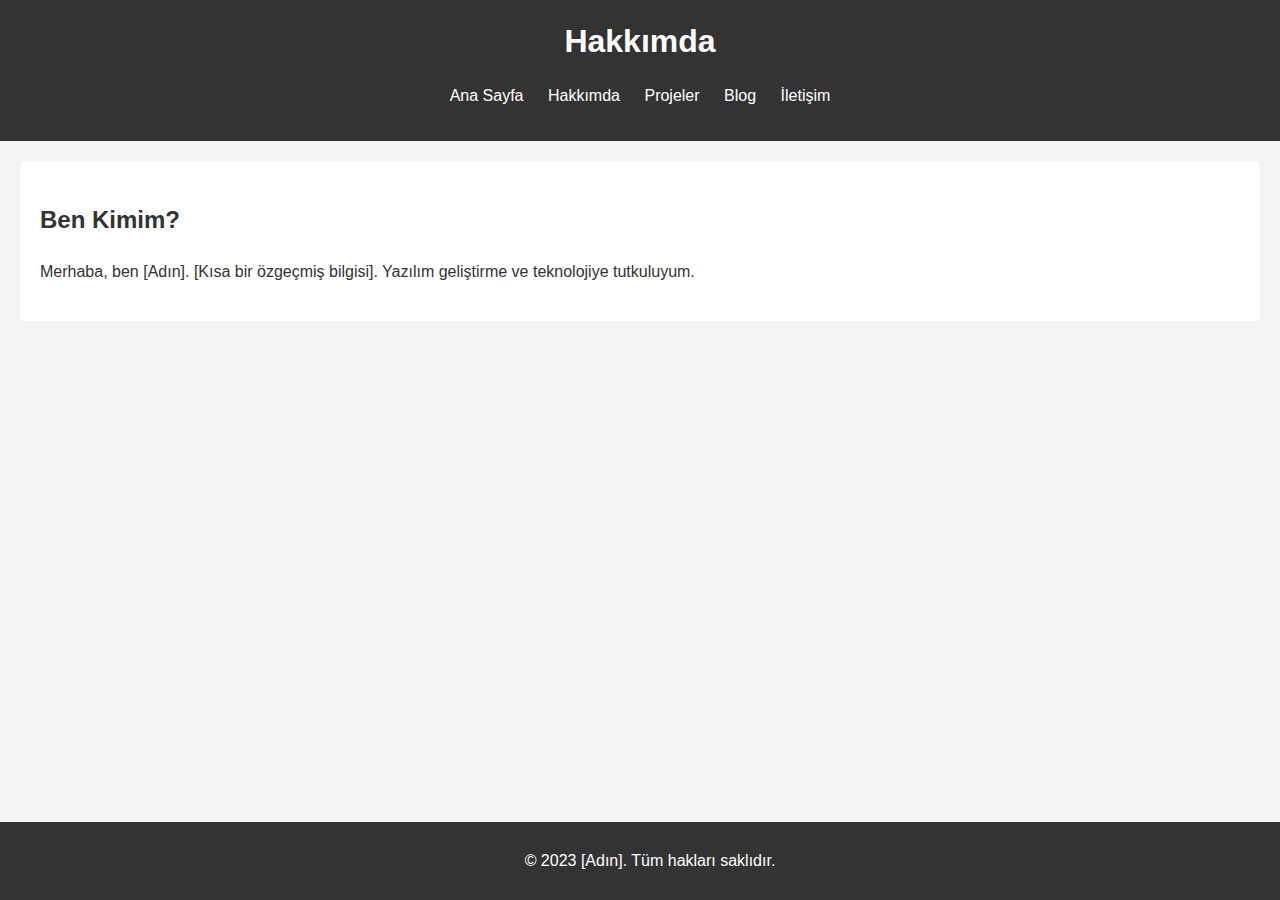
==== about.html @ 4fca2917 "İlk commit" ====
<!DOCTYPE html>
<html lang="tr">
<head>
    <meta charset="UTF-8">
    <meta name="viewport" content="width=device-width, initial-scale=1.0">
    <title>Hakkımda</title>
    <link rel="stylesheet" href="styles/style.css">
</head>
<body>
    <header>
        <h1>Hakkımda</h1>
        <nav>
            <ul>
                <li><a href="index.html">Ana Sayfa</a></li>
                <li><a href="about.html">Hakkımda</a></li>
                <li><a href="projects.html">Projeler</a></li>
                <li><a href="blog.html">Blog</a></li>
                <li><a href="contact.html">İletişim</a></li>
            </ul>
        </nav>
    </header>

    <section>
        <h2>Ben Kimim?</h2>
        <p>Merhaba, ben [Adın]. [Kısa bir özgeçmiş bilgisi]. Yazılım geliştirme ve teknolojiye tutkuluyum.</p>
    </section>

    <footer>
        <p>&copy; 2023 [Adın]. Tüm hakları saklıdır.</p>
    </footer>
</body>
</html>
---- styles/style.css ----
/* Genel Stil */
body {
    font-family: Arial, sans-serif;
    line-height: 1.6;
    margin: 0;
    padding: 0;
    background-color: #f4f4f4;
    color: #333;
}

header {
    background: #333;
    color: #fff;
    padding: 1rem 0;
    text-align: center;
}

header h1 {
    margin: 0;
}

nav ul {
    list-style: none;
    padding: 0;
}

nav ul li {
    display: inline;
    margin: 0 10px;
}

nav ul li a {
    color: #fff;
    text-decoration: none;
}

section {
    padding: 20px;
    margin: 20px;
    background: #fff;
    border-radius: 5px;
}

footer {
    text-align: center;
    padding: 10px;
    background: #333;
    color: #fff;
    position: fixed;
    bottom: 0;
    width: 100%;
}
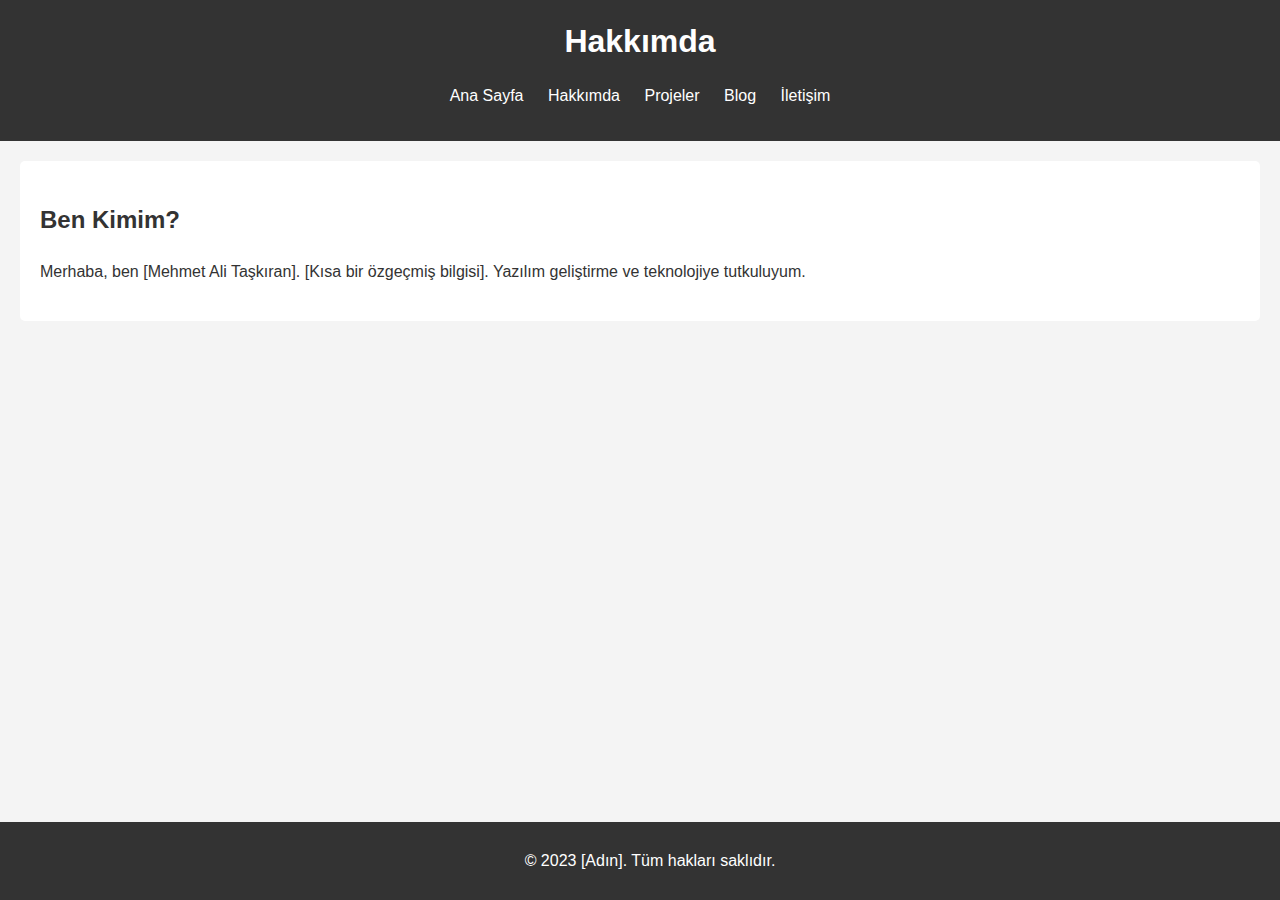
==== commit 0b458e96: "Ana sayfa güncellendi" ====
--- a/about.html
+++ b/about.html
@@ -22,7 +22,7 @@
 
     <section>
         <h2>Ben Kimim?</h2>
-        <p>Merhaba, ben [Adın]. [Kısa bir özgeçmiş bilgisi]. Yazılım geliştirme ve teknolojiye tutkuluyum.</p>
+        <p>Merhaba, ben [Mehmet Ali Taşkıran]. [Kısa bir özgeçmiş bilgisi]. Yazılım geliştirme ve teknolojiye tutkuluyum.</p>
     </section>
 
     <footer>
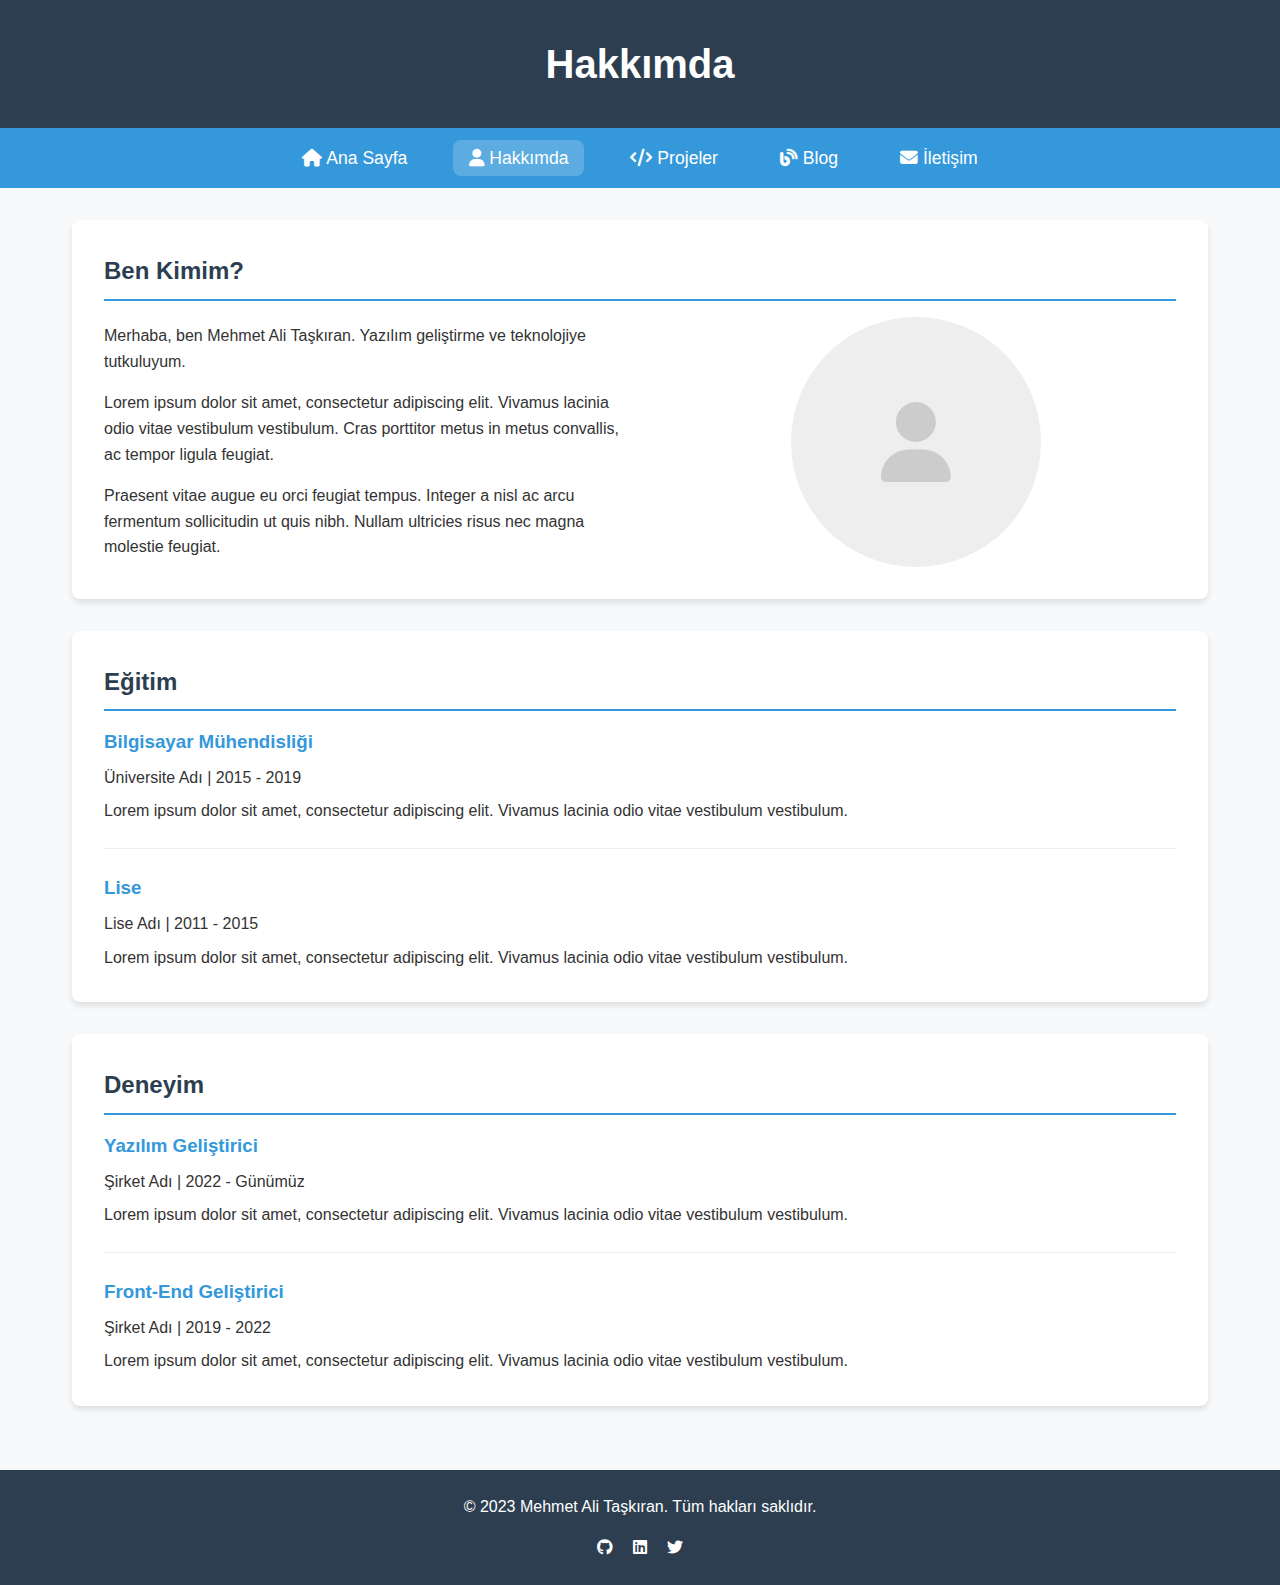
==== commit 5df2f622: "yeni, düzen" ====
--- a/about.html
+++ b/about.html
@@ -3,30 +3,78 @@
 <head>
     <meta charset="UTF-8">
     <meta name="viewport" content="width=device-width, initial-scale=1.0">
-    <title>Hakkımda</title>
+    <title>Mehmet Ali Taşkıran - Hakkımda</title>
     <link rel="stylesheet" href="styles/style.css">
+    <link rel="stylesheet" href="https://cdnjs.cloudflare.com/ajax/libs/font-awesome/6.4.0/css/all.min.css">
 </head>
 <body>
     <header>
         <h1>Hakkımda</h1>
-        <nav>
-            <ul>
-                <li><a href="index.html">Ana Sayfa</a></li>
-                <li><a href="about.html">Hakkımda</a></li>
-                <li><a href="projects.html">Projeler</a></li>
-                <li><a href="blog.html">Blog</a></li>
-                <li><a href="contact.html">İletişim</a></li>
-            </ul>
-        </nav>
     </header>
+    
+    <nav>
+        <ul>
+            <li><a href="index.html"><i class="fas fa-home"></i> Ana Sayfa</a></li>
+            <li><a href="about.html" class="active"><i class="fas fa-user"></i> Hakkımda</a></li>
+            <li><a href="projects.html"><i class="fas fa-code"></i> Projeler</a></li>
+            <li><a href="blog.html"><i class="fas fa-blog"></i> Blog</a></li>
+            <li><a href="contact.html"><i class="fas fa-envelope"></i> İletişim</a></li>
+        </ul>
+    </nav>
 
-    <section>
-        <h2>Ben Kimim?</h2>
-        <p>Merhaba, ben [Mehmet Ali Taşkıran]. [Kısa bir özgeçmiş bilgisi]. Yazılım geliştirme ve teknolojiye tutkuluyum.</p>
-    </section>
+    <main>
+        <section>
+            <h2>Ben Kimim?</h2>
+            <div style="display: flex; flex-wrap: wrap; gap: 2rem; align-items: center;">
+                <div style="flex: 1; min-width: 300px;">
+                    <p style="margin-bottom: 1rem;">Merhaba, ben Mehmet Ali Taşkıran. Yazılım geliştirme ve teknolojiye tutkuluyum.</p>
+                    <p style="margin-bottom: 1rem;">Lorem ipsum dolor sit amet, consectetur adipiscing elit. Vivamus lacinia odio vitae vestibulum vestibulum. Cras porttitor metus in metus convallis, ac tempor ligula feugiat.</p>
+                    <p>Praesent vitae augue eu orci feugiat tempus. Integer a nisl ac arcu fermentum sollicitudin ut quis nibh. Nullam ultricies risus nec magna molestie feugiat.</p>
+                </div>
+                <div style="flex: 1; min-width: 300px; display: flex; justify-content: center;">
+                    <div style="width: 250px; height: 250px; border-radius: 50%; background-color: #eee; display: flex; justify-content: center; align-items: center;">
+                        <i class="fas fa-user" style="font-size: 5rem; color: #ccc;"></i>
+                    </div>
+                </div>
+            </div>
+        </section>
+
+        <section>
+            <h2>Eğitim</h2>
+            <div style="margin-bottom: 1.5rem; padding-bottom: 1.5rem; border-bottom: 1px solid #eee;">
+                <h3 style="color: var(--primary-color); margin-bottom: 0.5rem;">Bilgisayar Mühendisliği</h3>
+                <p style="font-weight: 500;">Üniversite Adı | 2015 - 2019</p>
+                <p style="margin-top: 0.5rem;">Lorem ipsum dolor sit amet, consectetur adipiscing elit. Vivamus lacinia odio vitae vestibulum vestibulum.</p>
+            </div>
+            <div>
+                <h3 style="color: var(--primary-color); margin-bottom: 0.5rem;">Lise</h3>
+                <p style="font-weight: 500;">Lise Adı | 2011 - 2015</p>
+                <p style="margin-top: 0.5rem;">Lorem ipsum dolor sit amet, consectetur adipiscing elit. Vivamus lacinia odio vitae vestibulum vestibulum.</p>
+            </div>
+        </section>
+
+        <section>
+            <h2>Deneyim</h2>
+            <div style="margin-bottom: 1.5rem; padding-bottom: 1.5rem; border-bottom: 1px solid #eee;">
+                <h3 style="color: var(--primary-color); margin-bottom: 0.5rem;">Yazılım Geliştirici</h3>
+                <p style="font-weight: 500;">Şirket Adı | 2022 - Günümüz</p>
+                <p style="margin-top: 0.5rem;">Lorem ipsum dolor sit amet, consectetur adipiscing elit. Vivamus lacinia odio vitae vestibulum vestibulum.</p>
+            </div>
+            <div>
+                <h3 style="color: var(--primary-color); margin-bottom: 0.5rem;">Front-End Geliştirici</h3>
+                <p style="font-weight: 500;">Şirket Adı | 2019 - 2022</p>
+                <p style="margin-top: 0.5rem;">Lorem ipsum dolor sit amet, consectetur adipiscing elit. Vivamus lacinia odio vitae vestibulum vestibulum.</p>
+            </div>
+        </section>
+    </main>
 
     <footer>
-        <p>&copy; 2023 [Adın]. Tüm hakları saklıdır.</p>
+        <p>&copy; 2023 Mehmet Ali Taşkıran. Tüm hakları saklıdır.</p>
+        <div style="margin-top: 1rem;">
+            <a href="#" style="color: white; margin: 0 0.5rem;"><i class="fab fa-github"></i></a>
+            <a href="#" style="color: white; margin: 0 0.5rem;"><i class="fab fa-linkedin"></i></a>
+            <a href="#" style="color: white; margin: 0 0.5rem;"><i class="fab fa-twitter"></i></a>
+        </div>
     </footer>
 </body>
 </html>--- a/styles/style.css
+++ b/styles/style.css
@@ -1,52 +1,257 @@
-/* Genel Stil */
-body {
-    font-family: Arial, sans-serif;
-    line-height: 1.6;
+/* Modern Style Sheet */
+:root {
+    --primary-color: #3498db;
+    --secondary-color: #2c3e50;
+    --accent-color: #e74c3c;
+    --light-bg: #f8f9fa;
+    --dark-text: #333333;
+    --light-text: #ffffff;
+    --border-radius: 8px;
+    --box-shadow: 0 4px 6px rgba(0, 0, 0, 0.1);
+    --transition: all 0.3s ease;
+  }
+  
+  * {
     margin: 0;
     padding: 0;
-    background-color: #f4f4f4;
-    color: #333;
-}
-
-header {
-    background: #333;
-    color: #fff;
+    box-sizing: border-box;
+  }
+  
+  body {
+    font-family: 'Segoe UI', Tahoma, Geneva, Verdana, sans-serif;
+    line-height: 1.6;
+    background-color: var(--light-bg);
+    color: var(--dark-text);
+    display: flex;
+    flex-direction: column;
+    min-height: 100vh;
+  }
+  
+  header {
+    background: var(--secondary-color);
+    color: var(--light-text);
+    padding: 2rem 0;
+    text-align: center;
+    box-shadow: var(--box-shadow);
+  }
+  
+  header h1 {
+    margin: 0;
+    font-size: 2.5rem;
+    font-weight: 600;
+  }
+  
+  nav {
     padding: 1rem 0;
+    background-color: var(--primary-color);
+  }
+  
+  nav ul {
+    list-style: none;
+    display: flex;
+    justify-content: center;
+    flex-wrap: wrap;
+  }
+  
+  nav ul li {
+    margin: 0 15px;
+  }
+  
+  nav ul li a {
+    color: var(--light-text);
+    text-decoration: none;
+    font-weight: 500;
+    font-size: 1.1rem;
+    padding: 0.5rem 1rem;
+    border-radius: var(--border-radius);
+    transition: var(--transition);
+  }
+  
+  nav ul li a:hover {
+    background-color: rgba(255, 255, 255, 0.2);
+    transform: translateY(-2px);
+  }
+  
+  .active {
+    background-color: rgba(255, 255, 255, 0.2);
+  }
+  
+  main {
+    flex: 1;
+    padding: 2rem;
+    max-width: 1200px;
+    margin: 0 auto;
+    width: 100%;
+  }
+  
+  section {
+    background: white;
+    border-radius: var(--border-radius);
+    padding: 2rem;
+    margin-bottom: 2rem;
+    box-shadow: var(--box-shadow);
+    transition: var(--transition);
+  }
+  
+  section:hover {
+    transform: translateY(-5px);
+    box-shadow: 0 6px 12px rgba(0, 0, 0, 0.1);
+  }
+  
+  h2 {
+    color: var(--secondary-color);
+    margin-bottom: 1rem;
+    padding-bottom: 0.5rem;
+    border-bottom: 2px solid var(--primary-color);
+  }
+  
+  a {
+    color: var(--primary-color);
+    text-decoration: none;
+    transition: var(--transition);
+  }
+  
+  a:hover {
+    color: var(--accent-color);
+  }
+  
+  /* Form styles */
+  form {
+    display: flex;
+    flex-direction: column;
+    max-width: 600px;
+  }
+  
+  label {
+    margin-top: 1rem;
+    margin-bottom: 0.5rem;
+    font-weight: 500;
+  }
+  
+  input, textarea {
+    padding: 0.8rem;
+    margin-bottom: 1.5rem;
+    border: 1px solid #ddd;
+    border-radius: var(--border-radius);
+    font-family: inherit;
+    transition: var(--transition);
+  }
+  
+  input:focus, textarea:focus {
+    outline: none;
+    border-color: var(--primary-color);
+    box-shadow: 0 0 0 2px rgba(52, 152, 219, 0.2);
+  }
+  
+  button {
+    background-color: var(--primary-color);
+    color: white;
+    border: none;
+    padding: 0.8rem 1.5rem;
+    border-radius: var(--border-radius);
+    cursor: pointer;
+    font-weight: 600;
+    font-size: 1rem;
+    transition: var(--transition);
+    align-self: flex-start;
+  }
+  
+  button:hover {
+    background-color: #2980b9;
+    transform: translateY(-2px);
+  }
+  
+  footer {
     text-align: center;
-}
-
-header h1 {
-    margin: 0;
-}
-
-nav ul {
-    list-style: none;
-    padding: 0;
-}
-
-nav ul li {
-    display: inline;
-    margin: 0 10px;
-}
-
-nav ul li a {
-    color: #fff;
-    text-decoration: none;
-}
-
-section {
-    padding: 20px;
-    margin: 20px;
-    background: #fff;
-    border-radius: 5px;
-}
-
-footer {
-    text-align: center;
-    padding: 10px;
-    background: #333;
-    color: #fff;
-    position: fixed;
-    bottom: 0;
-    width: 100%;
-}+    padding: 1.5rem;
+    background: var(--secondary-color);
+    color: var(--light-text);
+    margin-top: auto;
+  }
+  
+  /* Project cards */
+  .project-container {
+    display: grid;
+    grid-template-columns: repeat(auto-fill, minmax(300px, 1fr));
+    gap: 2rem;
+  }
+  
+  .project-card {
+    border-radius: var(--border-radius);
+    overflow: hidden;
+    box-shadow: var(--box-shadow);
+    transition: var(--transition);
+  }
+  
+  .project-card:hover {
+    transform: translateY(-5px);
+    box-shadow: 0 6px 12px rgba(0, 0, 0, 0.1);
+  }
+  
+  .project-image {
+    height: 200px;
+    background-color: #eee;
+    display: flex;
+    align-items: center;
+    justify-content: center;
+  }
+  
+  .project-content {
+    padding: 1.5rem;
+  }
+  
+  .project-content h3 {
+    margin-bottom: 0.5rem;
+    color: var(--secondary-color);
+  }
+  
+  .project-links {
+    margin-top: 1rem;
+    display: flex;
+    gap: 1rem;
+  }
+  
+  .project-links a {
+    display: inline-block;
+    padding: 0.5rem 1rem;
+    background-color: var(--primary-color);
+    color: white;
+    border-radius: var(--border-radius);
+    font-size: 0.9rem;
+  }
+  
+  .project-links a:hover {
+    background-color: #2980b9;
+  }
+  
+  /* Responsive design */
+  @media (max-width: 768px) {
+    header {
+      padding: 1rem 0;
+    }
+    
+    header h1 {
+      font-size: 2rem;
+    }
+    
+    nav ul {
+      flex-direction: column;
+      align-items: center;
+    }
+    
+    nav ul li {
+      margin: 0.5rem 0;
+    }
+    
+    main {
+      padding: 1rem;
+    }
+    
+    section {
+      padding: 1.5rem;
+    }
+    
+    .project-container {
+      grid-template-columns: 1fr;
+    }
+  }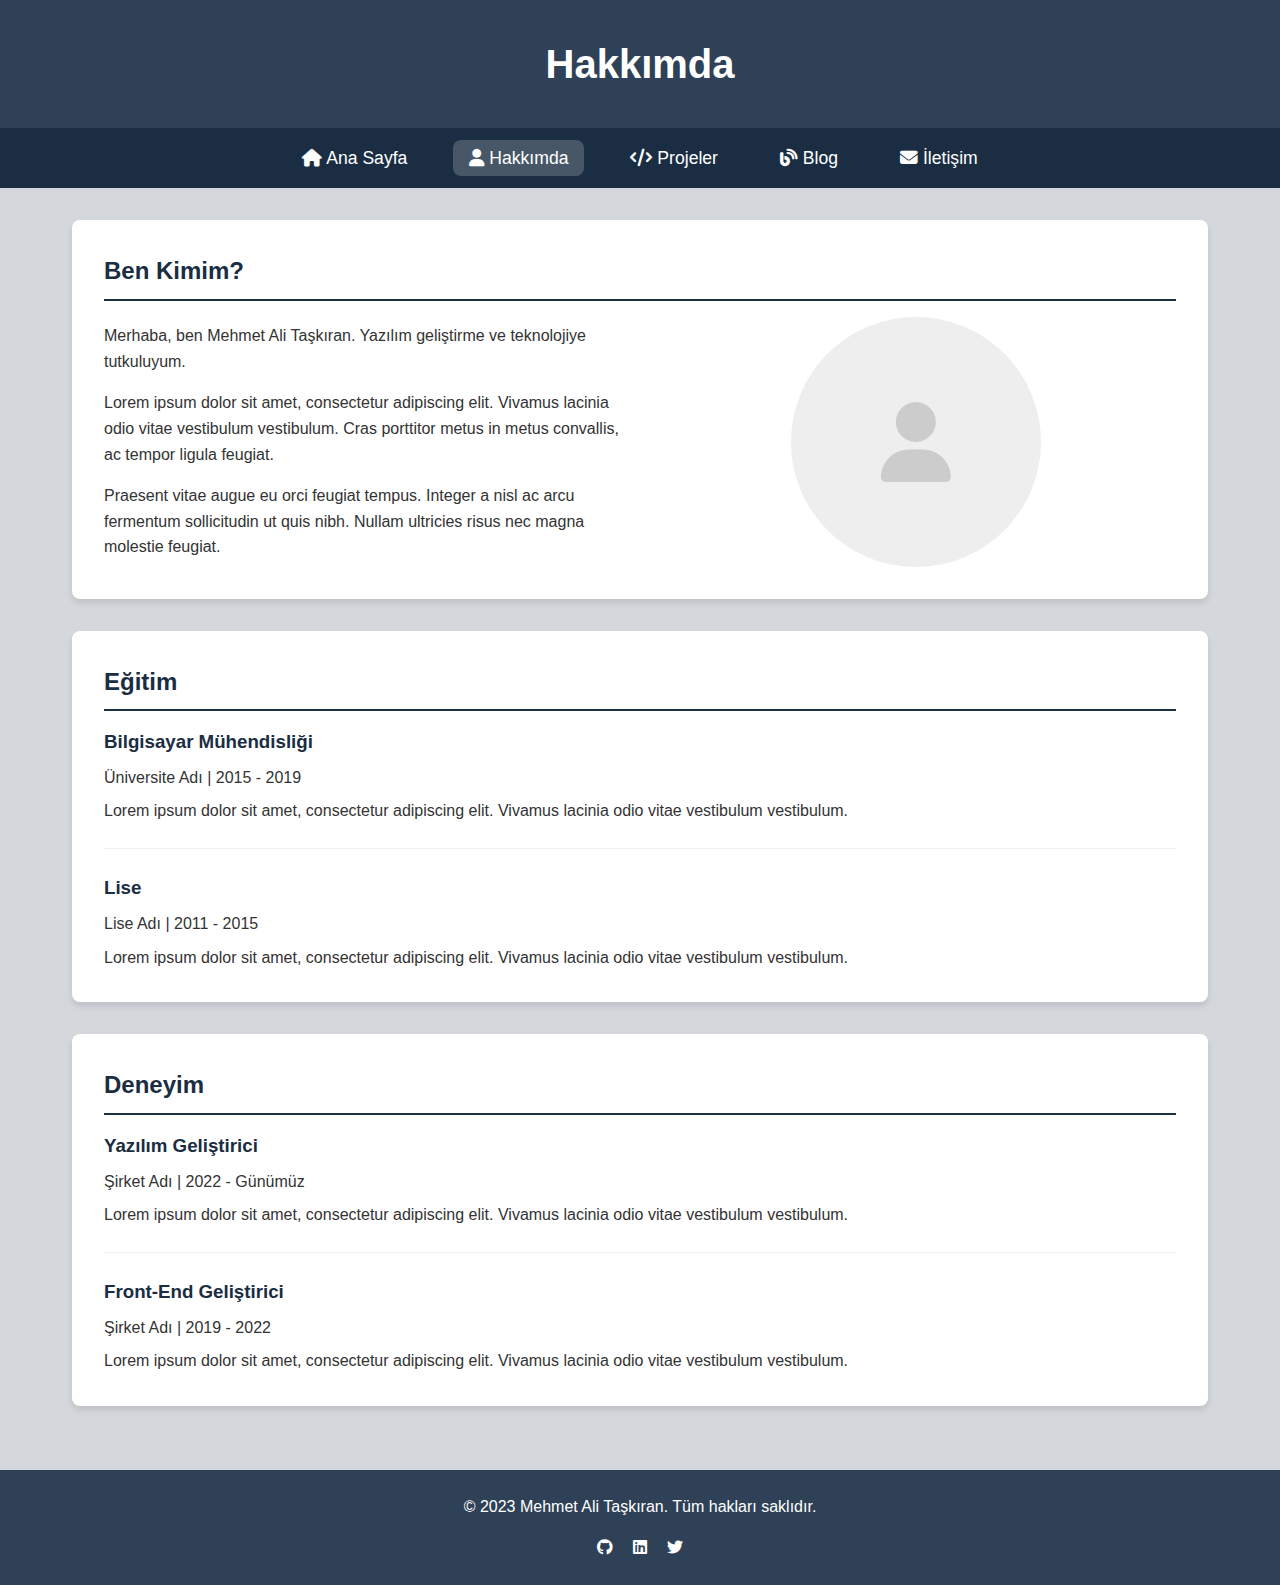
==== commit 5270b4db: "umarım son" ====
--- a/about.html
+++ b/about.html
@@ -76,5 +76,6 @@
             <a href="#" style="color: white; margin: 0 0.5rem;"><i class="fab fa-twitter"></i></a>
         </div>
     </footer>
+    <script src="scripts/darkmode.js" defer></script>
 </body>
 </html>--- a/styles/style.css
+++ b/styles/style.css
@@ -1,15 +1,31 @@
-/* Modern Style Sheet */
+/* Modern Style Sheet with Dark Mode Support */
 :root {
-    --primary-color: #3498db;
-    --secondary-color: #2c3e50;
+    /* Light mode variables */
+    --primary-color: #1a2d42;
+    --secondary-color: #2e4156;
     --accent-color: #e74c3c;
-    --light-bg: #f8f9fa;
+    --light-bg: #d4d8dd;
     --dark-text: #333333;
     --light-text: #ffffff;
+    --card-bg: #ffffff;
     --border-radius: 8px;
     --box-shadow: 0 4px 6px rgba(0, 0, 0, 0.1);
     --transition: all 0.3s ease;
-  }
+    --skill-bg: #f1f1f1;
+  }
+  
+/* Dark mode variables */
+[data-theme="dark"] {
+  --primary-color: #3b82f6; /* Daha canlı bir mavi tonu */
+  --secondary-color: #121a24; /* Daha koyu bir arka plan */
+  --accent-color: #f87171; /* Daha yumuşak ama belirgin bir kırmızı */
+  --light-bg: #181818; /* Hafifçe koyulaştırılmış arka plan */
+  --dark-text: #e5e7eb; /* Daha yumuşak beyaz metin */
+  --light-text: #ffffff;
+  --card-bg: #242424; /* Hafifçe koyulaştırılmış kart arka planı */
+  --box-shadow: 0 4px 6px rgba(0, 0, 0, 0.5); /* Daha koyu bir gölge */
+  --skill-bg: #2d2d2d; /* Hafifçe koyulaştırılmış arka plan rengi */
+}
   
   * {
     margin: 0;
@@ -25,6 +41,7 @@
     display: flex;
     flex-direction: column;
     min-height: 100vh;
+    transition: background-color 0.3s ease, color 0.3s ease;
   }
   
   header {
@@ -85,7 +102,7 @@
   }
   
   section {
-    background: white;
+    background: var(--card-bg);
     border-radius: var(--border-radius);
     padding: 2rem;
     margin-bottom: 2rem;
@@ -99,7 +116,7 @@
   }
   
   h2 {
-    color: var(--secondary-color);
+    color: var(--primary-color);
     margin-bottom: 1rem;
     padding-bottom: 0.5rem;
     border-bottom: 2px solid var(--primary-color);
@@ -135,6 +152,8 @@
     border-radius: var(--border-radius);
     font-family: inherit;
     transition: var(--transition);
+    background-color: var(--light-bg);
+    color: var(--dark-text);
   }
   
   input:focus, textarea:focus {
@@ -169,6 +188,79 @@
     margin-top: auto;
   }
   
+  /* Dark mode toggle */
+  .theme-switch-wrapper {
+    display: flex;
+    align-items: center;
+    position: absolute;
+    top: 20px;
+    right: 20px;
+  }
+  
+  .theme-switch {
+    display: inline-block;
+    height: 34px;
+    position: relative;
+    width: 60px;
+  }
+  
+  .theme-switch input {
+    display: none;
+  }
+  
+  .slider {
+    background-color: #ccc;
+    bottom: 0;
+    cursor: pointer;
+    left: 0;
+    position: absolute;
+    right: 0;
+    top: 0;
+    transition: .4s;
+    border-radius: 34px;
+  }
+  
+  .slider:before {
+    background-color: white;
+    bottom: 4px;
+    content: "";
+    height: 26px;
+    left: 4px;
+    position: absolute;
+    transition: .4s;
+    width: 26px;
+    border-radius: 50%;
+  }
+  
+  input:checked + .slider {
+    background-color: var(--primary-color);
+  }
+  
+  input:checked + .slider:before {
+    transform: translateX(26px);
+  }
+  
+  .slider-icons {
+    color: var(--light-text);
+    position: absolute;
+    top: 50%;
+    transform: translateY(-50%);
+    z-index: 1;
+    width: 100%;
+    display: flex;
+    justify-content: space-between;
+    padding: 0 5px;
+    box-sizing: border-box;
+  }
+  
+  .slider-icons i:first-child {
+    margin-right: auto;
+  }
+  
+  .slider-icons i:last-child {
+    margin-left: auto;
+  }
+  
   /* Project cards */
   .project-container {
     display: grid;
@@ -181,6 +273,7 @@
     overflow: hidden;
     box-shadow: var(--box-shadow);
     transition: var(--transition);
+    background-color: var(--card-bg);
   }
   
   .project-card:hover {
@@ -190,7 +283,7 @@
   
   .project-image {
     height: 200px;
-    background-color: #eee;
+    background-color: var(--light-bg);
     display: flex;
     align-items: center;
     justify-content: center;
@@ -202,7 +295,7 @@
   
   .project-content h3 {
     margin-bottom: 0.5rem;
-    color: var(--secondary-color);
+    color: var(--primary-color);
   }
   
   .project-links {
@@ -224,6 +317,19 @@
     background-color: #2980b9;
   }
   
+  /* Skills tag */
+  .skill-tag {
+    background-color: var(--skill-bg);
+    padding: 0.5rem 1rem;
+    border-radius: 20px;
+    font-size: 0.9rem;
+    margin-right: 0.5rem;
+    margin-bottom: 0.5rem;
+    display: inline-block;
+    color: var(--dark-text);
+    transition: var(--transition);
+  }
+  
   /* Responsive design */
   @media (max-width: 768px) {
     header {
@@ -254,4 +360,12 @@
     .project-container {
       grid-template-columns: 1fr;
     }
+    
+    .theme-switch-wrapper {
+      position: relative;
+      top: 0;
+      right: 0;
+      justify-content: center;
+      margin: 1rem 0;
+    }
   }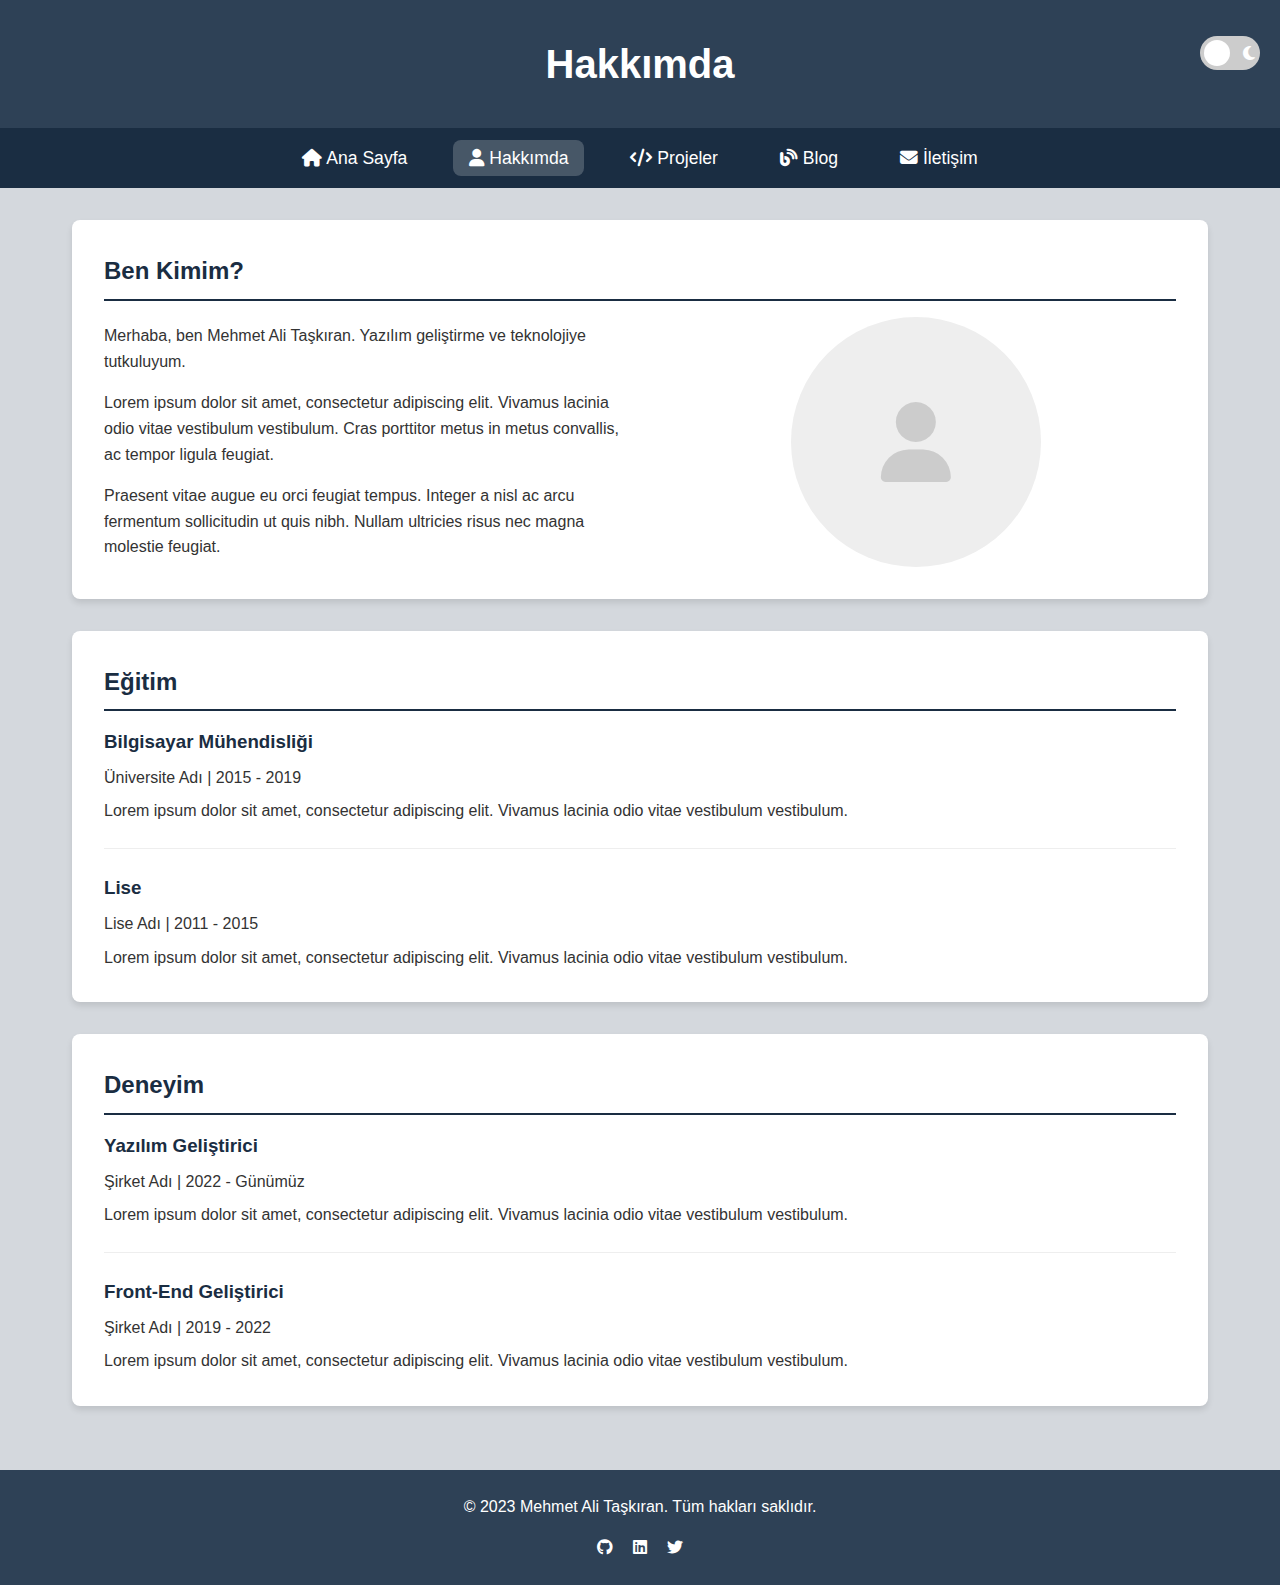
==== commit 6b309959: "dark mode" ====
--- a/about.html
+++ b/about.html
@@ -1,5 +1,5 @@
 <!DOCTYPE html>
-<html lang="tr">
+<html lang="tr" data-theme="light">
 <head>
     <meta charset="UTF-8">
     <meta name="viewport" content="width=device-width, initial-scale=1.0">
@@ -10,6 +10,17 @@
 <body>
     <header>
         <h1>Hakkımda</h1>
+        <div class="theme-switch-wrapper">
+            <label class="theme-switch" for="theme-toggle">
+                <input type="checkbox" id="theme-toggle" />
+                <div class="slider round">
+                    <div class="slider-icons">
+                        <i class="fas fa-sun"></i>
+                        <i class="fas fa-moon"></i>
+                    </div>
+                </div>
+            </label>
+        </div>
     </header>
     
     <nav>
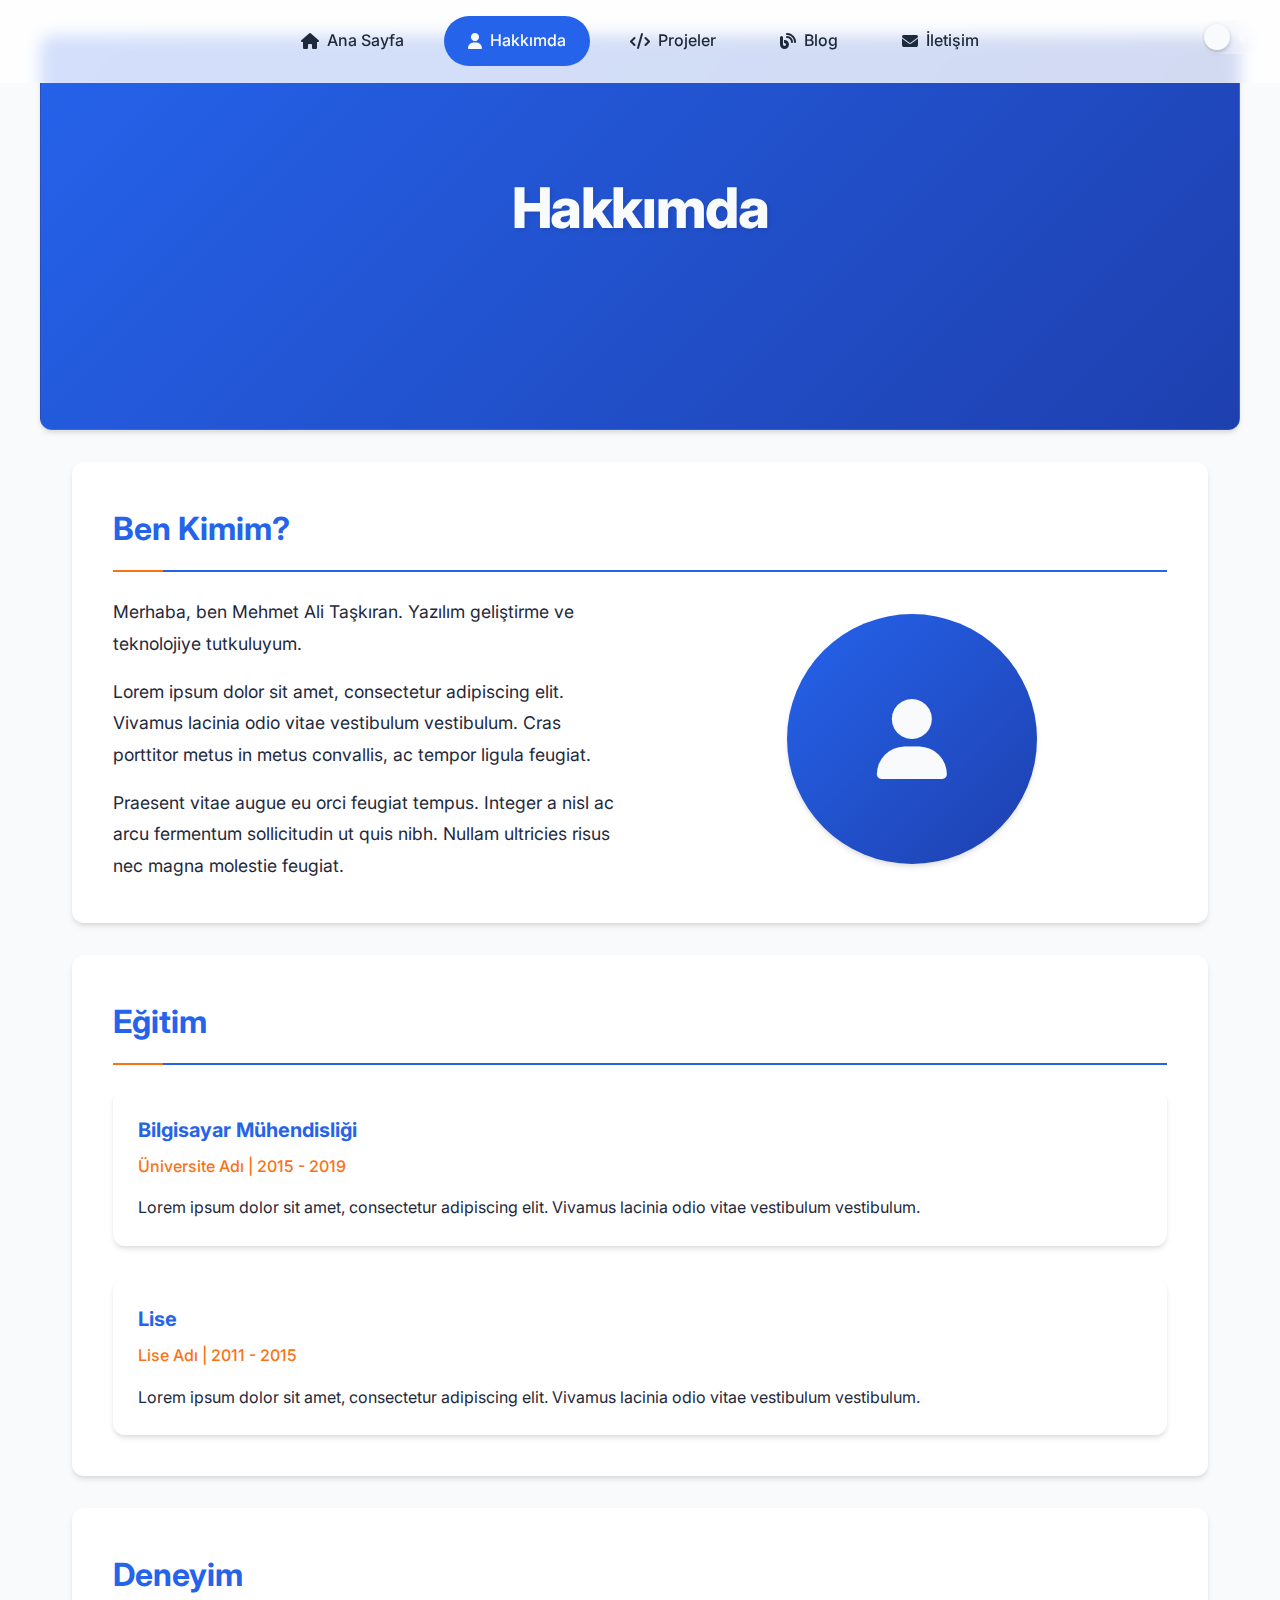
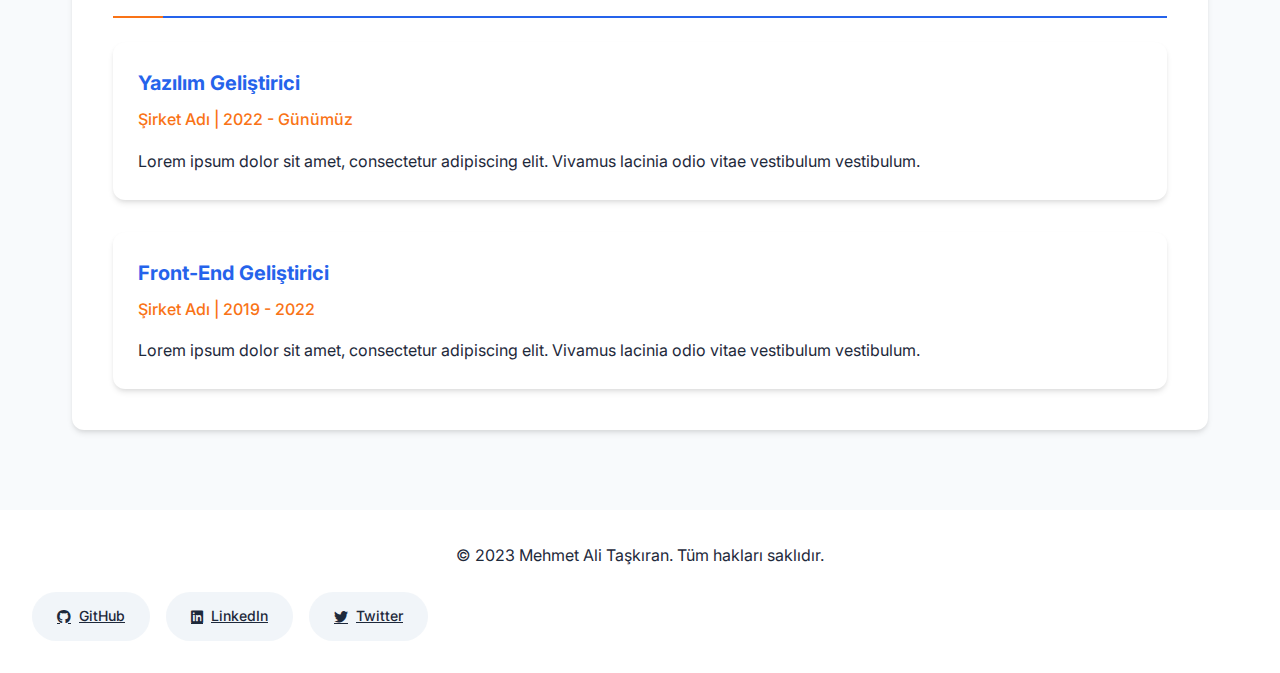
==== commit 3a70b857: "yeniii." ====
--- a/about.html
+++ b/about.html
@@ -6,10 +6,11 @@
     <title>Mehmet Ali Taşkıran - Hakkımda</title>
     <link rel="stylesheet" href="styles/style.css">
     <link rel="stylesheet" href="https://cdnjs.cloudflare.com/ajax/libs/font-awesome/6.4.0/css/all.min.css">
+    <link href="https://fonts.googleapis.com/css2?family=Inter:wght@400;500;600;700;800&display=swap" rel="stylesheet">
+    <script src="scripts/darkmode.js" defer></script>
 </head>
 <body>
     <header>
-        <h1>Hakkımda</h1>
         <div class="theme-switch-wrapper">
             <label class="theme-switch" for="theme-toggle">
                 <input type="checkbox" id="theme-toggle" />
@@ -34,17 +35,22 @@
     </nav>
 
     <main>
+        <section class="hero-section">
+            <h1>Hakkımda</h1>
+            <p class="subtitle">Kendimi ve deneyimlerimi keşfedin</p>
+        </section>
+
         <section>
             <h2>Ben Kimim?</h2>
             <div style="display: flex; flex-wrap: wrap; gap: 2rem; align-items: center;">
                 <div style="flex: 1; min-width: 300px;">
-                    <p style="margin-bottom: 1rem;">Merhaba, ben Mehmet Ali Taşkıran. Yazılım geliştirme ve teknolojiye tutkuluyum.</p>
-                    <p style="margin-bottom: 1rem;">Lorem ipsum dolor sit amet, consectetur adipiscing elit. Vivamus lacinia odio vitae vestibulum vestibulum. Cras porttitor metus in metus convallis, ac tempor ligula feugiat.</p>
-                    <p>Praesent vitae augue eu orci feugiat tempus. Integer a nisl ac arcu fermentum sollicitudin ut quis nibh. Nullam ultricies risus nec magna molestie feugiat.</p>
+                    <p style="font-size: 1.1rem; line-height: 1.8; margin-bottom: 1rem;">Merhaba, ben Mehmet Ali Taşkıran. Yazılım geliştirme ve teknolojiye tutkuluyum.</p>
+                    <p style="font-size: 1.1rem; line-height: 1.8; margin-bottom: 1rem;">Lorem ipsum dolor sit amet, consectetur adipiscing elit. Vivamus lacinia odio vitae vestibulum vestibulum. Cras porttitor metus in metus convallis, ac tempor ligula feugiat.</p>
+                    <p style="font-size: 1.1rem; line-height: 1.8;">Praesent vitae augue eu orci feugiat tempus. Integer a nisl ac arcu fermentum sollicitudin ut quis nibh. Nullam ultricies risus nec magna molestie feugiat.</p>
                 </div>
                 <div style="flex: 1; min-width: 300px; display: flex; justify-content: center;">
-                    <div style="width: 250px; height: 250px; border-radius: 50%; background-color: #eee; display: flex; justify-content: center; align-items: center;">
-                        <i class="fas fa-user" style="font-size: 5rem; color: #ccc;"></i>
+                    <div style="width: 250px; height: 250px; border-radius: 50%; background: linear-gradient(135deg, var(--gradient-start), var(--gradient-end)); display: flex; justify-content: center; align-items: center; box-shadow: var(--box-shadow);">
+                        <i class="fas fa-user" style="font-size: 5rem; color: var(--light-text);"></i>
                     </div>
                 </div>
             </div>
@@ -52,41 +58,44 @@
 
         <section>
             <h2>Eğitim</h2>
-            <div style="margin-bottom: 1.5rem; padding-bottom: 1.5rem; border-bottom: 1px solid #eee;">
-                <h3 style="color: var(--primary-color); margin-bottom: 0.5rem;">Bilgisayar Mühendisliği</h3>
-                <p style="font-weight: 500;">Üniversite Adı | 2015 - 2019</p>
-                <p style="margin-top: 0.5rem;">Lorem ipsum dolor sit amet, consectetur adipiscing elit. Vivamus lacinia odio vitae vestibulum vestibulum.</p>
-            </div>
-            <div>
-                <h3 style="color: var(--primary-color); margin-bottom: 0.5rem;">Lise</h3>
-                <p style="font-weight: 500;">Lise Adı | 2011 - 2015</p>
-                <p style="margin-top: 0.5rem;">Lorem ipsum dolor sit amet, consectetur adipiscing elit. Vivamus lacinia odio vitae vestibulum vestibulum.</p>
+            <div style="display: grid; gap: 2rem;">
+                <div class="education-card" style="padding: 1.5rem; border-radius: var(--border-radius); background: var(--card-bg); box-shadow: var(--box-shadow); border: 1px solid rgba(255, 255, 255, 0.05); transition: var(--transition);">
+                    <h3 style="color: var(--primary-color); margin-bottom: 0.5rem; font-size: 1.25rem;">Bilgisayar Mühendisliği</h3>
+                    <p style="font-weight: 500; color: var(--accent-color);">Üniversite Adı | 2015 - 2019</p>
+                    <p style="margin-top: 1rem;">Lorem ipsum dolor sit amet, consectetur adipiscing elit. Vivamus lacinia odio vitae vestibulum vestibulum.</p>
+                </div>
+                <div class="education-card" style="padding: 1.5rem; border-radius: var(--border-radius); background: var(--card-bg); box-shadow: var(--box-shadow); border: 1px solid rgba(255, 255, 255, 0.05); transition: var(--transition);">
+                    <h3 style="color: var(--primary-color); margin-bottom: 0.5rem; font-size: 1.25rem;">Lise</h3>
+                    <p style="font-weight: 500; color: var(--accent-color);">Lise Adı | 2011 - 2015</p>
+                    <p style="margin-top: 1rem;">Lorem ipsum dolor sit amet, consectetur adipiscing elit. Vivamus lacinia odio vitae vestibulum vestibulum.</p>
+                </div>
             </div>
         </section>
 
         <section>
             <h2>Deneyim</h2>
-            <div style="margin-bottom: 1.5rem; padding-bottom: 1.5rem; border-bottom: 1px solid #eee;">
-                <h3 style="color: var(--primary-color); margin-bottom: 0.5rem;">Yazılım Geliştirici</h3>
-                <p style="font-weight: 500;">Şirket Adı | 2022 - Günümüz</p>
-                <p style="margin-top: 0.5rem;">Lorem ipsum dolor sit amet, consectetur adipiscing elit. Vivamus lacinia odio vitae vestibulum vestibulum.</p>
-            </div>
-            <div>
-                <h3 style="color: var(--primary-color); margin-bottom: 0.5rem;">Front-End Geliştirici</h3>
-                <p style="font-weight: 500;">Şirket Adı | 2019 - 2022</p>
-                <p style="margin-top: 0.5rem;">Lorem ipsum dolor sit amet, consectetur adipiscing elit. Vivamus lacinia odio vitae vestibulum vestibulum.</p>
+            <div style="display: grid; gap: 2rem;">
+                <div class="experience-card" style="padding: 1.5rem; border-radius: var(--border-radius); background: var(--card-bg); box-shadow: var(--box-shadow); border: 1px solid rgba(255, 255, 255, 0.05); transition: var(--transition);">
+                    <h3 style="color: var(--primary-color); margin-bottom: 0.5rem; font-size: 1.25rem;">Yazılım Geliştirici</h3>
+                    <p style="font-weight: 500; color: var(--accent-color);">Şirket Adı | 2022 - Günümüz</p>
+                    <p style="margin-top: 1rem;">Lorem ipsum dolor sit amet, consectetur adipiscing elit. Vivamus lacinia odio vitae vestibulum vestibulum.</p>
+                </div>
+                <div class="experience-card" style="padding: 1.5rem; border-radius: var(--border-radius); background: var(--card-bg); box-shadow: var(--box-shadow); border: 1px solid rgba(255, 255, 255, 0.05); transition: var(--transition);">
+                    <h3 style="color: var(--primary-color); margin-bottom: 0.5rem; font-size: 1.25rem;">Front-End Geliştirici</h3>
+                    <p style="font-weight: 500; color: var(--accent-color);">Şirket Adı | 2019 - 2022</p>
+                    <p style="margin-top: 1rem;">Lorem ipsum dolor sit amet, consectetur adipiscing elit. Vivamus lacinia odio vitae vestibulum vestibulum.</p>
+                </div>
             </div>
         </section>
     </main>
 
     <footer>
         <p>&copy; 2023 Mehmet Ali Taşkıran. Tüm hakları saklıdır.</p>
-        <div style="margin-top: 1rem;">
-            <a href="#" style="color: white; margin: 0 0.5rem;"><i class="fab fa-github"></i></a>
-            <a href="#" style="color: white; margin: 0 0.5rem;"><i class="fab fa-linkedin"></i></a>
-            <a href="#" style="color: white; margin: 0 0.5rem;"><i class="fab fa-twitter"></i></a>
+        <div class="social-links">
+            <a href="#"><i class="fab fa-github"></i> GitHub</a>
+            <a href="#"><i class="fab fa-linkedin"></i> LinkedIn</a>
+            <a href="#"><i class="fab fa-twitter"></i> Twitter</a>
         </div>
     </footer>
-    <script src="scripts/darkmode.js" defer></script>
 </body>
 </html>--- a/styles/style.css
+++ b/styles/style.css
@@ -1,215 +1,301 @@
 /* Modern Style Sheet with Dark Mode Support */
 :root {
     /* Light mode variables */
-    --primary-color: #1a2d42;
-    --secondary-color: #2e4156;
-    --accent-color: #e74c3c;
-    --light-bg: #d4d8dd;
-    --dark-text: #333333;
-    --light-text: #ffffff;
+    --primary-color: #2563eb;
+    --secondary-color: #1e40af;
+    --accent-color: #f97316;
+    --light-bg: #f8fafc;
+    --dark-text: #1e293b;
+    --light-text: #f8fafc;
     --card-bg: #ffffff;
-    --border-radius: 8px;
-    --box-shadow: 0 4px 6px rgba(0, 0, 0, 0.1);
-    --transition: all 0.3s ease;
-    --skill-bg: #f1f1f1;
-  }
-  
-/* Dark mode variables */
-[data-theme="dark"] {
-  --primary-color: #3b82f6; /* Daha canlı bir mavi tonu */
-  --secondary-color: #121a24; /* Daha koyu bir arka plan */
-  --accent-color: #f87171; /* Daha yumuşak ama belirgin bir kırmızı */
-  --light-bg: #181818; /* Hafifçe koyulaştırılmış arka plan */
-  --dark-text: #e5e7eb; /* Daha yumuşak beyaz metin */
-  --light-text: #ffffff;
-  --card-bg: #242424; /* Hafifçe koyulaştırılmış kart arka planı */
-  --box-shadow: 0 4px 6px rgba(0, 0, 0, 0.5); /* Daha koyu bir gölge */
-  --skill-bg: #2d2d2d; /* Hafifçe koyulaştırılmış arka plan rengi */
-}
-  
-  * {
+    --border-radius: 12px;
+    --box-shadow: 0 4px 6px -1px rgba(0, 0, 0, 0.1), 0 2px 4px -1px rgba(0, 0, 0, 0.06);
+    --transition: all 0.3s cubic-bezier(0.4, 0, 0.2, 1);
+    --skill-bg: #f1f5f9;
+    --nav-bg: rgba(255, 255, 255, 0.8);
+    --card-hover-shadow: 0 20px 25px -5px rgba(0, 0, 0, 0.1), 0 10px 10px -5px rgba(0, 0, 0, 0.04);
+    --gradient-start: #2563eb;
+    --gradient-end: #1e40af;
+}
+
+html {
+    background-color: var(--light-bg);
+    transition: background-color 0.3s ease;
+    scroll-behavior: smooth;
+}
+
+html[data-theme="dark"] {
+    --primary-color: #60a5fa;
+    --secondary-color: #3b82f6;
+    --accent-color: #f97316;
+    --light-bg: #0f172a;
+    --dark-text: #e2e8f0;
+    --light-text: #f8fafc;
+    --card-bg: #1e293b;
+    --box-shadow: 0 4px 6px -1px rgba(0, 0, 0, 0.3), 0 2px 4px -1px rgba(0, 0, 0, 0.2);
+    --skill-bg: #334155;
+    --nav-bg: rgba(15, 23, 42, 0.8);
+    --gradient-start: #3b82f6;
+    --gradient-end: #1e40af;
+}
+
+* {
     margin: 0;
     padding: 0;
     box-sizing: border-box;
-  }
-  
-  body {
-    font-family: 'Segoe UI', Tahoma, Geneva, Verdana, sans-serif;
+}
+
+body {
+    font-family: 'Inter', 'Segoe UI', sans-serif;
     line-height: 1.6;
     background-color: var(--light-bg);
     color: var(--dark-text);
     display: flex;
     flex-direction: column;
     min-height: 100vh;
-    transition: background-color 0.3s ease, color 0.3s ease;
-  }
-  
-  header {
-    background: var(--secondary-color);
-    color: var(--light-text);
-    padding: 2rem 0;
+    transition: var(--transition);
+}
+
+header {
+    background: transparent;
+    padding: 1rem 0;
+    position: fixed;
+    width: 100%;
+    z-index: 1001;
+    transition: var(--transition);
+}
+
+header.scrolled {
+    background: var(--nav-bg);
+    backdrop-filter: blur(8px);
+    box-shadow: var(--box-shadow);
+}
+
+.hero-section {
+    background: linear-gradient(135deg, var(--gradient-start), var(--gradient-end));
+    color: var(--light-text);
     text-align: center;
-    box-shadow: var(--box-shadow);
-  }
-  
-  header h1 {
-    margin: 0;
-    font-size: 2.5rem;
-    font-weight: 600;
-  }
-  
-  nav {
+    padding: 8rem 2rem 6rem;
+    margin: -3rem -2rem 2rem;
+    position: relative;
+    overflow: hidden;
+}
+
+.hero-section::before {
+    content: '';
+    position: absolute;
+    top: 0;
+    left: 0;
+    right: 0;
+    bottom: 0;
+    background: url('data:image/svg+xml,<svg width="20" height="20" viewBox="0 0 20 20" xmlns="http://www.w3.org/2000/svg"><rect width="1" height="1" fill="rgba(255,255,255,0.05)"/></svg>');
+    opacity: 0.3;
+}
+
+.hero-section h1 {
+    font-size: 3.5rem;
+    font-weight: 800;
+    letter-spacing: -0.025em;
+    margin-bottom: 1rem;
+    text-shadow: 2px 2px 4px rgba(0, 0, 0, 0.1);
+    animation: fadeInUp 0.8s ease-out forwards;
+}
+
+.hero-section .subtitle {
+    font-size: 1.25rem;
+    opacity: 0.9;
+    margin-bottom: 2rem;
+    animation: fadeInUp 0.8s ease-out 0.2s forwards;
+    opacity: 0;
+}
+
+.hero-section .hero-buttons {
+    animation: fadeInUp 0.8s ease-out 0.4s forwards;
+    opacity: 0;
+}
+
+@keyframes fadeInUp {
+    from {
+        opacity: 0;
+        transform: translateY(20px);
+    }
+    to {
+        opacity: 1;
+        transform: translateY(0);
+    }
+}
+
+nav {
     padding: 1rem 0;
-    background-color: var(--primary-color);
-  }
-  
-  nav ul {
+    background-color: var(--nav-bg);
+    backdrop-filter: blur(8px);
+    position: sticky;
+    top: 0;
+    z-index: 1000;
+    border-bottom: 1px solid rgba(255, 255, 255, 0.1);
+}
+
+nav ul {
     list-style: none;
     display: flex;
     justify-content: center;
     flex-wrap: wrap;
-  }
-  
-  nav ul li {
-    margin: 0 15px;
-  }
-  
-  nav ul li a {
-    color: var(--light-text);
+    gap: 1rem;
+}
+
+nav ul li a {
+    color: var(--dark-text);
     text-decoration: none;
     font-weight: 500;
-    font-size: 1.1rem;
-    padding: 0.5rem 1rem;
-    border-radius: var(--border-radius);
-    transition: var(--transition);
-  }
-  
-  nav ul li a:hover {
-    background-color: rgba(255, 255, 255, 0.2);
+    font-size: 1rem;
+    padding: 0.75rem 1.5rem;
+    border-radius: 9999px;
+    transition: var(--transition);
+    display: flex;
+    align-items: center;
+    gap: 0.5rem;
+}
+
+nav ul li a:hover {
+    background-color: var(--primary-color);
+    color: var(--light-text);
     transform: translateY(-2px);
-  }
-  
-  .active {
-    background-color: rgba(255, 255, 255, 0.2);
-  }
-  
-  main {
+}
+
+.active {
+    background-color: var(--primary-color);
+    color: var(--light-text) !important;
+}
+
+main {
     flex: 1;
-    padding: 2rem;
+    padding: 3rem 2rem;
     max-width: 1200px;
-    margin: 0 auto;
+    margin: -3rem auto 0;
     width: 100%;
-  }
-  
-  section {
+    position: relative;
+    z-index: 1;
+}
+
+section {
     background: var(--card-bg);
     border-radius: var(--border-radius);
-    padding: 2rem;
+    padding: 2.5rem;
     margin-bottom: 2rem;
     box-shadow: var(--box-shadow);
     transition: var(--transition);
-  }
-  
-  section:hover {
+    border: 1px solid rgba(255, 255, 255, 0.05);
+    animation: fadeIn 0.6s ease-out forwards;
+}
+
+section:hover {
     transform: translateY(-5px);
-    box-shadow: 0 6px 12px rgba(0, 0, 0, 0.1);
-  }
-  
-  h2 {
+    box-shadow: var(--card-hover-shadow);
+}
+
+h2 {
     color: var(--primary-color);
-    margin-bottom: 1rem;
-    padding-bottom: 0.5rem;
+    margin-bottom: 1.5rem;
+    padding-bottom: 1rem;
     border-bottom: 2px solid var(--primary-color);
-  }
-  
-  a {
-    color: var(--primary-color);
-    text-decoration: none;
-    transition: var(--transition);
-  }
-  
-  a:hover {
-    color: var(--accent-color);
-  }
-  
-  /* Form styles */
-  form {
+    font-size: 2rem;
+    font-weight: 700;
+    position: relative;
+}
+
+h2::after {
+    content: '';
+    position: absolute;
+    bottom: -2px;
+    left: 0;
+    width: 50px;
+    height: 2px;
+    background-color: var(--accent-color);
+}
+
+/* Form styles */
+form {
     display: flex;
     flex-direction: column;
     max-width: 600px;
-  }
-  
-  label {
-    margin-top: 1rem;
-    margin-bottom: 0.5rem;
+    gap: 1.5rem;
+}
+
+label {
     font-weight: 500;
-  }
-  
-  input, textarea {
-    padding: 0.8rem;
-    margin-bottom: 1.5rem;
-    border: 1px solid #ddd;
+    color: var(--dark-text);
+}
+
+input, textarea {
+    padding: 1rem;
+    border: 2px solid var(--skill-bg);
     border-radius: var(--border-radius);
     font-family: inherit;
-    transition: var(--transition);
-    background-color: var(--light-bg);
-    color: var(--dark-text);
-  }
-  
-  input:focus, textarea:focus {
+    font-size: 1rem;
+    transition: var(--transition);
+    background-color: var(--card-bg);
+    color: var(--dark-text);
+}
+
+input:focus, textarea:focus {
     outline: none;
     border-color: var(--primary-color);
-    box-shadow: 0 0 0 2px rgba(52, 152, 219, 0.2);
-  }
-  
-  button {
-    background-color: var(--primary-color);
-    color: white;
+    box-shadow: 0 0 0 3px rgba(37, 99, 235, 0.1);
+}
+
+button {
+    background: linear-gradient(135deg, var(--gradient-start), var(--gradient-end));
+    color: var(--light-text);
     border: none;
-    padding: 0.8rem 1.5rem;
-    border-radius: var(--border-radius);
+    padding: 1rem 2rem;
+    border-radius: 9999px;
     cursor: pointer;
     font-weight: 600;
     font-size: 1rem;
     transition: var(--transition);
     align-self: flex-start;
-  }
-  
-  button:hover {
-    background-color: #2980b9;
+    text-transform: uppercase;
+    letter-spacing: 0.05em;
+}
+
+button:hover {
     transform: translateY(-2px);
-  }
-  
-  footer {
+    box-shadow: 0 4px 12px rgba(37, 99, 235, 0.2);
+}
+
+footer {
     text-align: center;
-    padding: 1.5rem;
-    background: var(--secondary-color);
-    color: var(--light-text);
+    padding: 2rem;
+    background: var(--card-bg);
+    color: var(--dark-text);
     margin-top: auto;
-  }
-  
-  /* Dark mode toggle */
-  .theme-switch-wrapper {
+    border-top: 1px solid rgba(255, 255, 255, 0.05);
+}
+
+/* Dark mode toggle */
+.theme-switch-wrapper {
     display: flex;
     align-items: center;
-    position: absolute;
+    position: fixed;
     top: 20px;
     right: 20px;
-  }
-  
-  .theme-switch {
+    z-index: 1001;
+}
+
+.theme-switch {
     display: inline-block;
     height: 34px;
     position: relative;
     width: 60px;
-  }
-  
-  .theme-switch input {
+}
+
+.theme-switch input {
     display: none;
-  }
-  
-  .slider {
-    background-color: #ccc;
+}
+
+.slider {
+    background: rgba(255, 255, 255, 0.1);
+    backdrop-filter: blur(8px);
     bottom: 0;
     cursor: pointer;
     left: 0;
@@ -218,29 +304,31 @@
     top: 0;
     transition: .4s;
     border-radius: 34px;
-  }
-  
-  .slider:before {
-    background-color: white;
-    bottom: 4px;
+    border: 2px solid rgba(255, 255, 255, 0.1);
+}
+
+.slider:before {
+    background-color: var(--light-text);
+    bottom: 2px;
     content: "";
     height: 26px;
-    left: 4px;
+    left: 2px;
     position: absolute;
     transition: .4s;
     width: 26px;
     border-radius: 50%;
-  }
-  
-  input:checked + .slider {
-    background-color: var(--primary-color);
-  }
-  
-  input:checked + .slider:before {
+    box-shadow: 0 2px 4px rgba(0, 0, 0, 0.2);
+}
+
+input:checked + .slider {
+    background: var(--primary-color);
+}
+
+input:checked + .slider:before {
     transform: translateX(26px);
-  }
-  
-  .slider-icons {
+}
+
+.slider-icons {
     color: var(--light-text);
     position: absolute;
     top: 50%;
@@ -249,123 +337,222 @@
     width: 100%;
     display: flex;
     justify-content: space-between;
-    padding: 0 5px;
+    padding: 0 8px;
     box-sizing: border-box;
-  }
-  
-  .slider-icons i:first-child {
-    margin-right: auto;
-  }
-  
-  .slider-icons i:last-child {
-    margin-left: auto;
-  }
-  
-  /* Project cards */
-  .project-container {
+    font-size: 0.875rem;
+}
+
+/* Project cards */
+.project-container {
     display: grid;
     grid-template-columns: repeat(auto-fill, minmax(300px, 1fr));
     gap: 2rem;
-  }
-  
-  .project-card {
+}
+
+.project-card {
     border-radius: var(--border-radius);
     overflow: hidden;
     box-shadow: var(--box-shadow);
     transition: var(--transition);
     background-color: var(--card-bg);
-  }
-  
-  .project-card:hover {
-    transform: translateY(-5px);
-    box-shadow: 0 6px 12px rgba(0, 0, 0, 0.1);
-  }
-  
-  .project-image {
+    border: 1px solid rgba(255, 255, 255, 0.05);
+    position: relative;
+    animation: fadeIn 0.6s ease-out forwards;
+}
+
+.project-card:hover {
+    transform: translateY(-5px) scale(1.02);
+    box-shadow: var(--card-hover-shadow);
+}
+
+.project-image {
     height: 200px;
-    background-color: var(--light-bg);
+    background: linear-gradient(135deg, var(--gradient-start), var(--gradient-end));
     display: flex;
     align-items: center;
     justify-content: center;
-  }
-  
-  .project-content {
-    padding: 1.5rem;
-  }
-  
-  .project-content h3 {
-    margin-bottom: 0.5rem;
+    position: relative;
+    overflow: hidden;
+}
+
+.project-image i {
+    font-size: 4rem;
+    color: rgba(255, 255, 255, 0.2);
+    transition: var(--transition);
+}
+
+.project-card:hover .project-image i {
+    transform: scale(1.1);
+}
+
+.project-content {
+    padding: 2rem;
+}
+
+.project-content h3 {
+    margin-bottom: 1rem;
     color: var(--primary-color);
-  }
-  
-  .project-links {
-    margin-top: 1rem;
+    font-size: 1.5rem;
+    font-weight: 700;
+}
+
+.project-links {
+    margin-top: 1.5rem;
     display: flex;
     gap: 1rem;
-  }
-  
-  .project-links a {
-    display: inline-block;
-    padding: 0.5rem 1rem;
+}
+
+.project-links a {
+    display: inline-flex;
+    align-items: center;
+    gap: 0.5rem;
+    padding: 0.75rem 1.5rem;
     background-color: var(--primary-color);
-    color: white;
-    border-radius: var(--border-radius);
-    font-size: 0.9rem;
-  }
-  
-  .project-links a:hover {
-    background-color: #2980b9;
-  }
-  
-  /* Skills tag */
-  .skill-tag {
+    color: var(--light-text);
+    border-radius: 9999px;
+    font-size: 0.875rem;
+    font-weight: 600;
+    transition: var(--transition);
+}
+
+.project-links a:hover {
+    transform: translateY(-2px);
+    box-shadow: 0 4px 12px rgba(37, 99, 235, 0.2);
+}
+
+/* Skills tag */
+.skill-tag {
     background-color: var(--skill-bg);
     padding: 0.5rem 1rem;
-    border-radius: 20px;
-    font-size: 0.9rem;
+    border-radius: 9999px;
+    font-size: 0.875rem;
     margin-right: 0.5rem;
     margin-bottom: 0.5rem;
     display: inline-block;
     color: var(--dark-text);
     transition: var(--transition);
-  }
-  
-  /* Responsive design */
-  @media (max-width: 768px) {
+    border: 1px solid rgba(255, 255, 255, 0.05);
+}
+
+.skill-tag:hover {
+    transform: translateY(-2px);
+    background-color: var(--primary-color);
+    color: var(--light-text);
+}
+
+/* Social media links */
+.social-links {
+    display: flex;
+    gap: 1rem;
+    margin-top: 1.5rem;
+}
+
+.social-links a {
+    display: inline-flex;
+    align-items: center;
+    gap: 0.5rem;
+    padding: 0.75rem 1.5rem;
+    background-color: var(--skill-bg);
+    color: var(--dark-text);
+    border-radius: 9999px;
+    font-size: 0.875rem;
+    font-weight: 500;
+    transition: var(--transition);
+    border: 1px solid rgba(255, 255, 255, 0.05);
+}
+
+.social-links a:hover {
+    transform: translateY(-2px);
+    background-color: var(--primary-color);
+    color: var(--light-text);
+}
+
+/* Responsive design */
+@media (max-width: 768px) {
+    .hero-section {
+        padding: 6rem 1rem 4rem;
+        margin: -2rem -1rem 2rem;
+    }
+    
+    .hero-section h1 {
+        font-size: 2.5rem;
+    }
+    
+    .hero-section .subtitle {
+        font-size: 1.1rem;
+    }
+    
     header {
-      padding: 1rem 0;
+        padding: 3rem 0 5rem 0;
     }
     
     header h1 {
-      font-size: 2rem;
+        font-size: 2.5rem;
     }
     
     nav ul {
-      flex-direction: column;
-      align-items: center;
-    }
-    
-    nav ul li {
-      margin: 0.5rem 0;
+        flex-direction: column;
+        align-items: center;
+        gap: 0.5rem;
+    }
+    
+    nav ul li a {
+        width: 100%;
+        justify-content: center;
     }
     
     main {
-      padding: 1rem;
+        padding: 2rem 1rem;
+        margin-top: -2rem;
     }
     
     section {
-      padding: 1.5rem;
+        padding: 1.5rem;
     }
     
     .project-container {
-      grid-template-columns: 1fr;
+        grid-template-columns: 1fr;
     }
     
     .theme-switch-wrapper {
-      position: relative;
-      top: 0;
-      right: 0;
-      justify-content: center;
-      margin: 1rem 0;
-    }
-  }+        position: relative;
+        top: 0;
+        right: 0;
+        justify-content: center;
+        margin: 1rem 0;
+    }
+    
+    button {
+        width: 100%;
+    }
+}
+
+/* Animations */
+@keyframes fadeIn {
+    from {
+        opacity: 0;
+        transform: translateY(20px);
+    }
+    to {
+        opacity: 1;
+        transform: translateY(0);
+    }
+}
+
+/* Custom scrollbar */
+::-webkit-scrollbar {
+    width: 10px;
+}
+
+::-webkit-scrollbar-track {
+    background: var(--light-bg);
+}
+
+::-webkit-scrollbar-thumb {
+    background: var(--primary-color);
+    border-radius: 5px;
+}
+
+::-webkit-scrollbar-thumb:hover {
+    background: var(--secondary-color);
+}